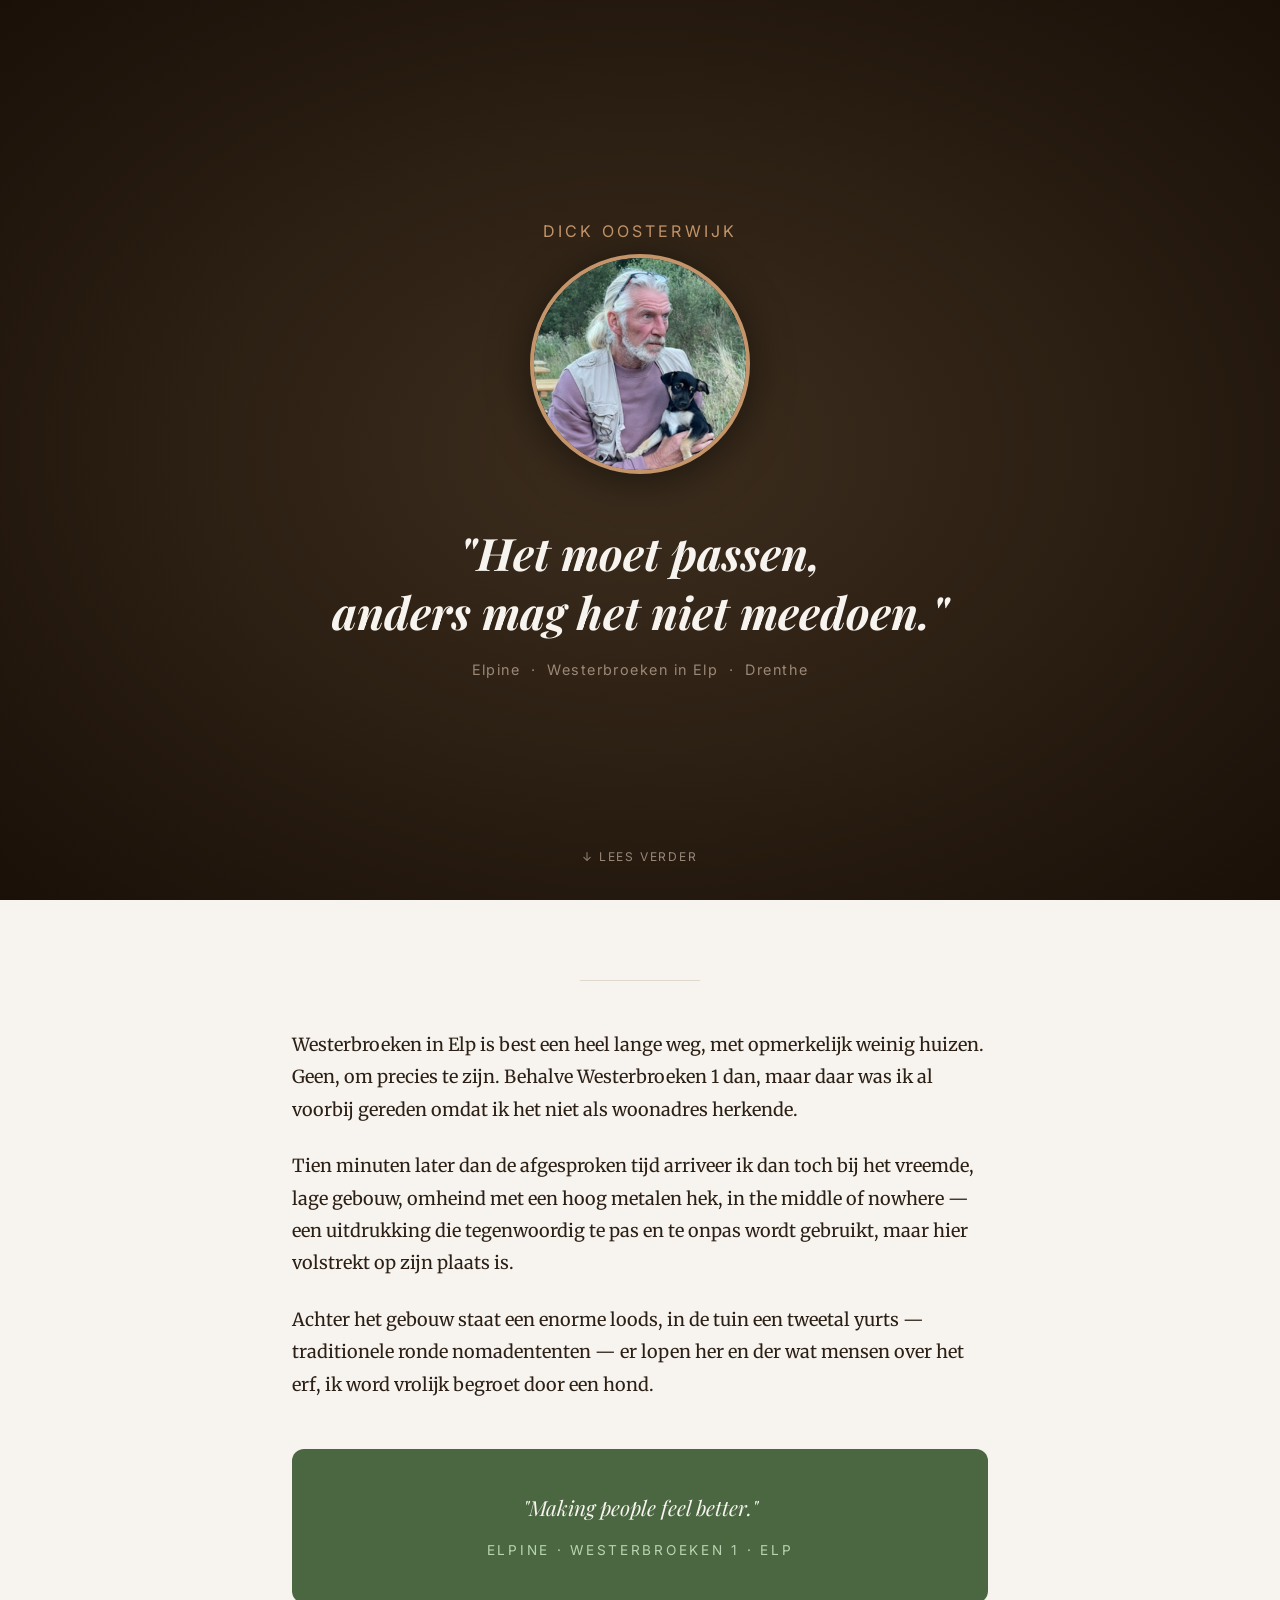
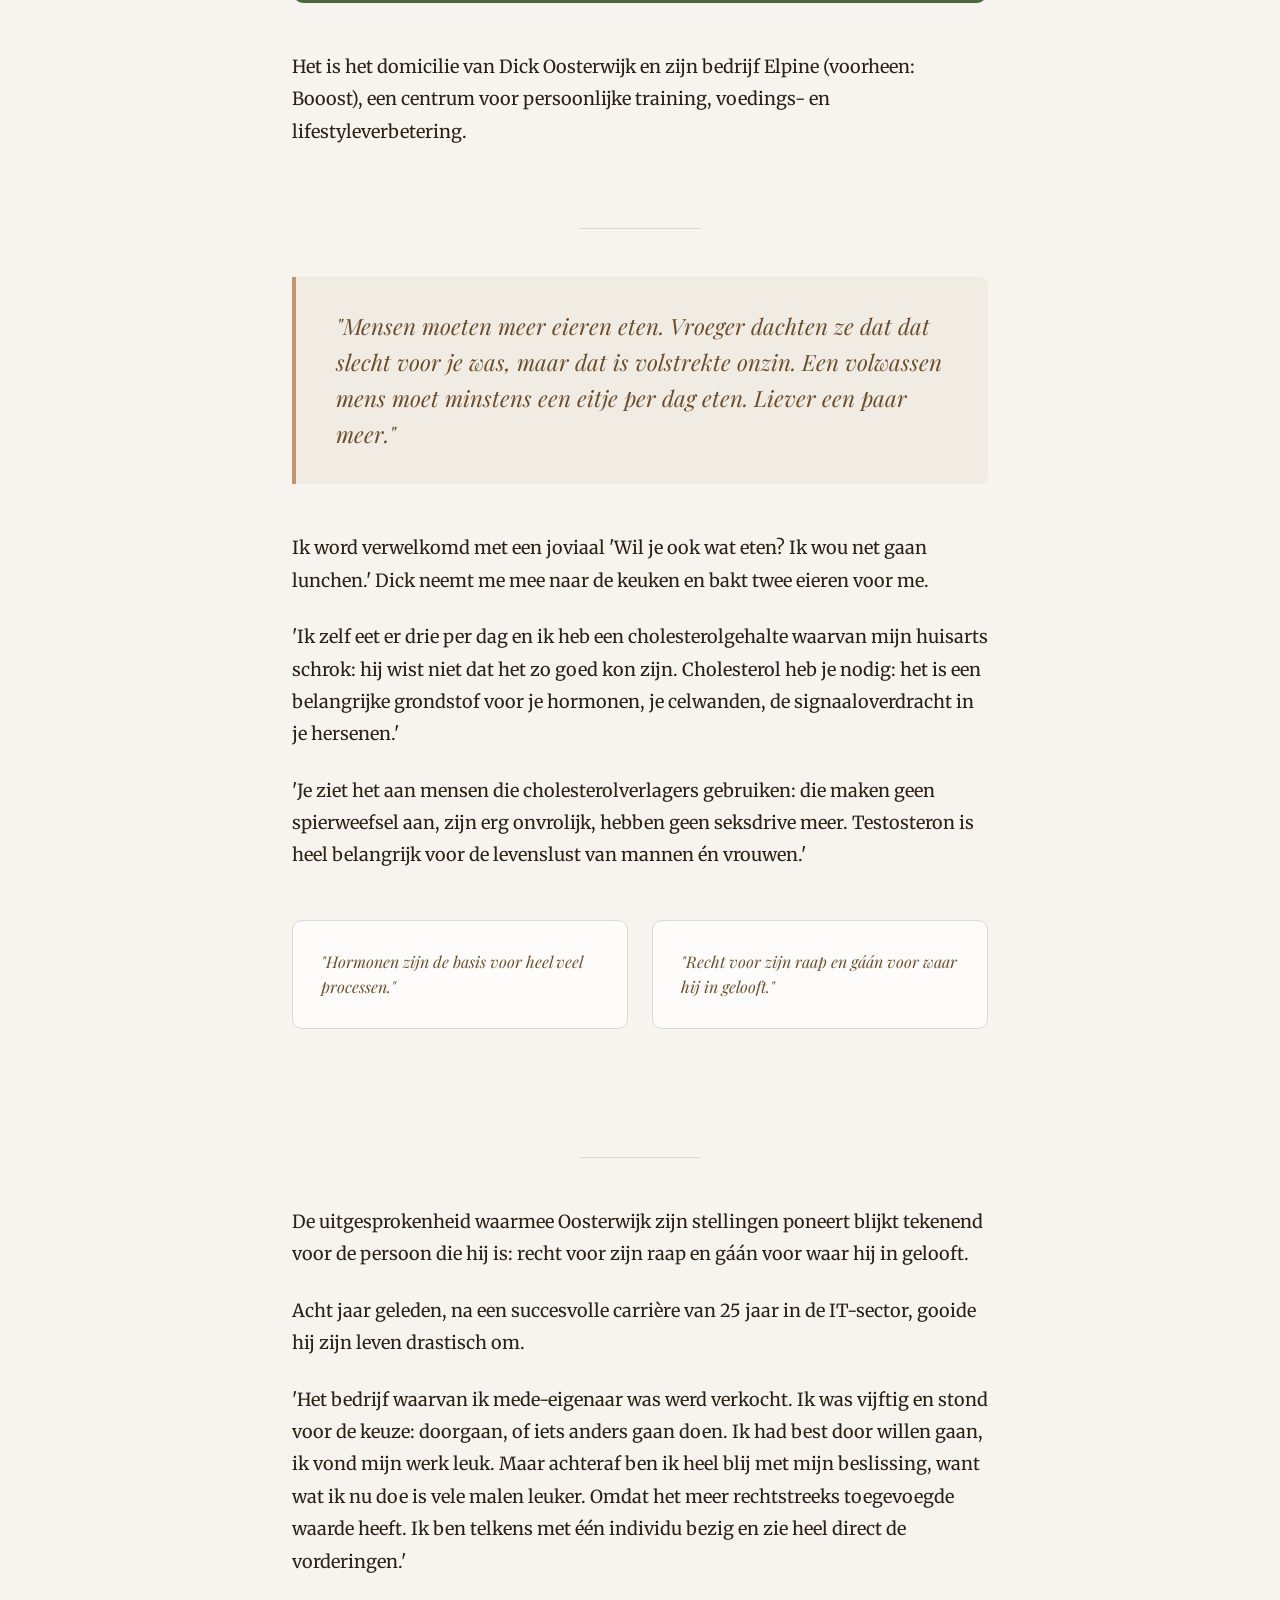
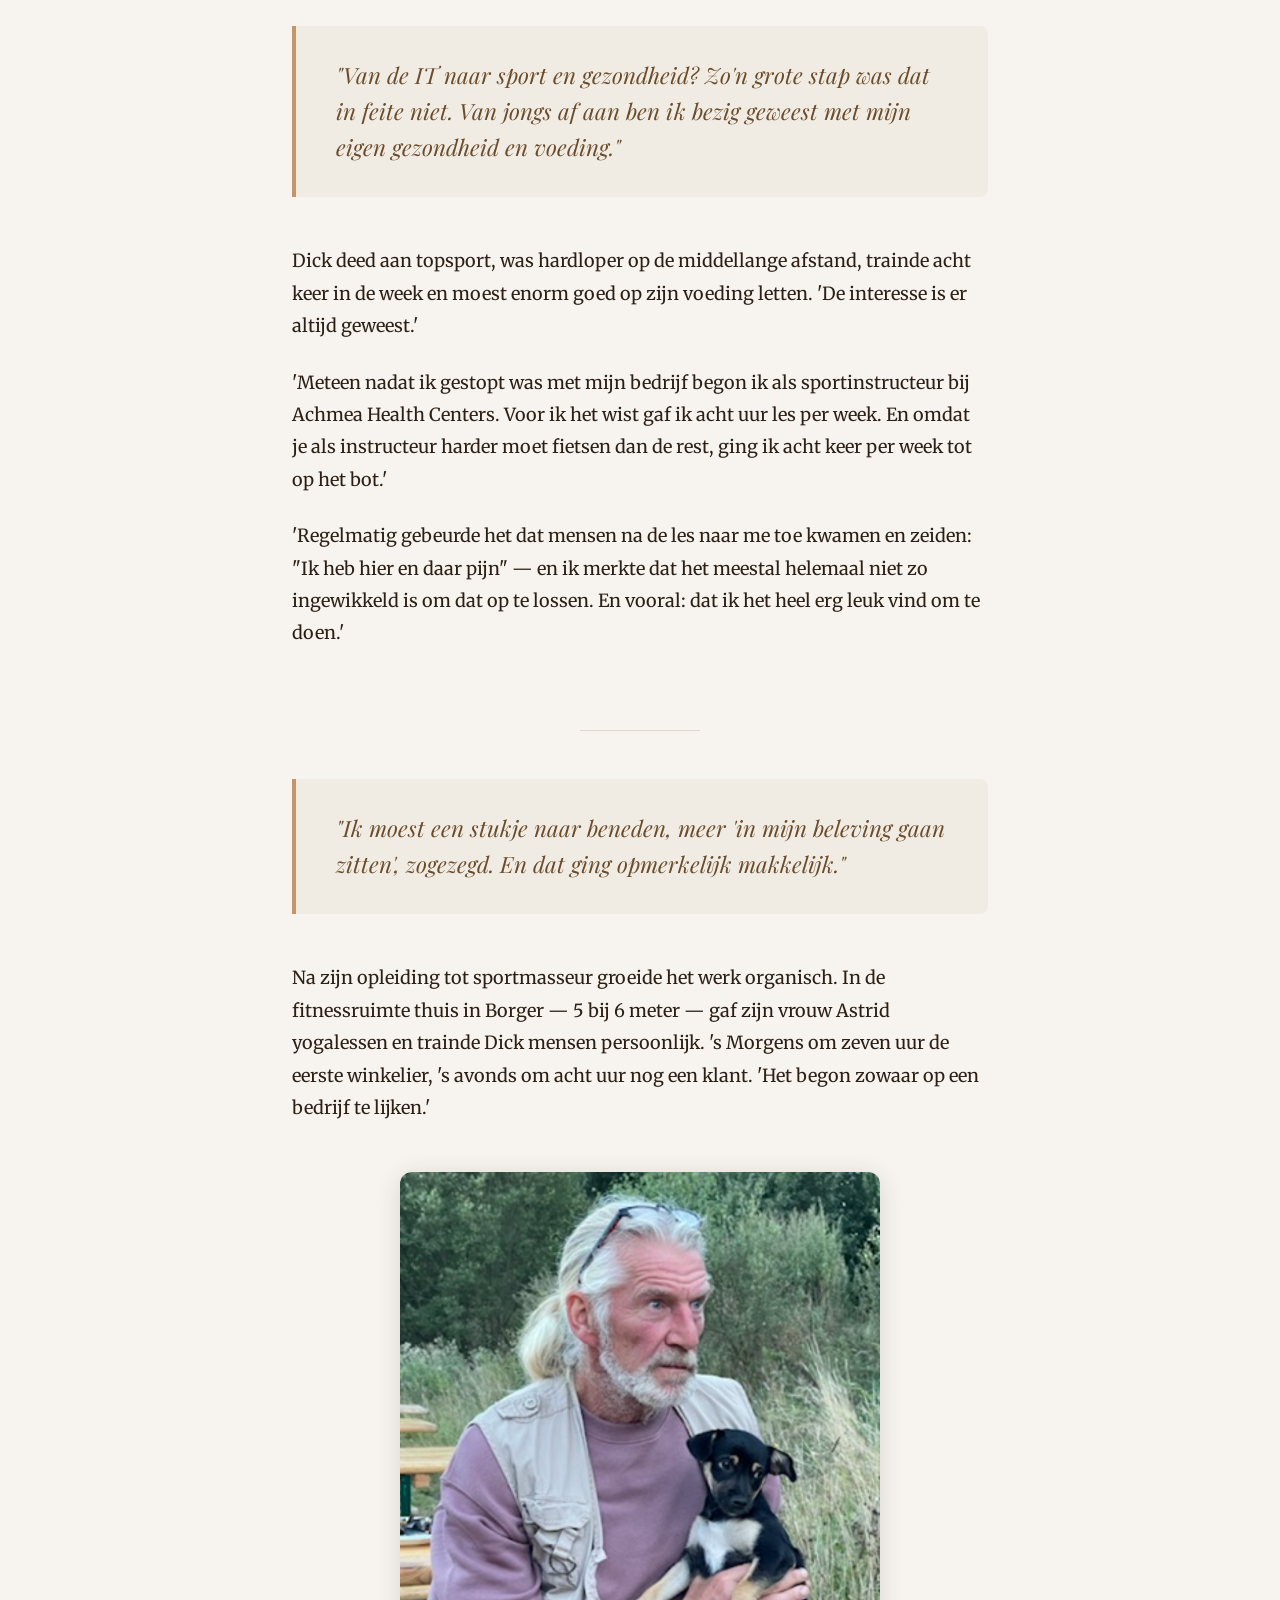
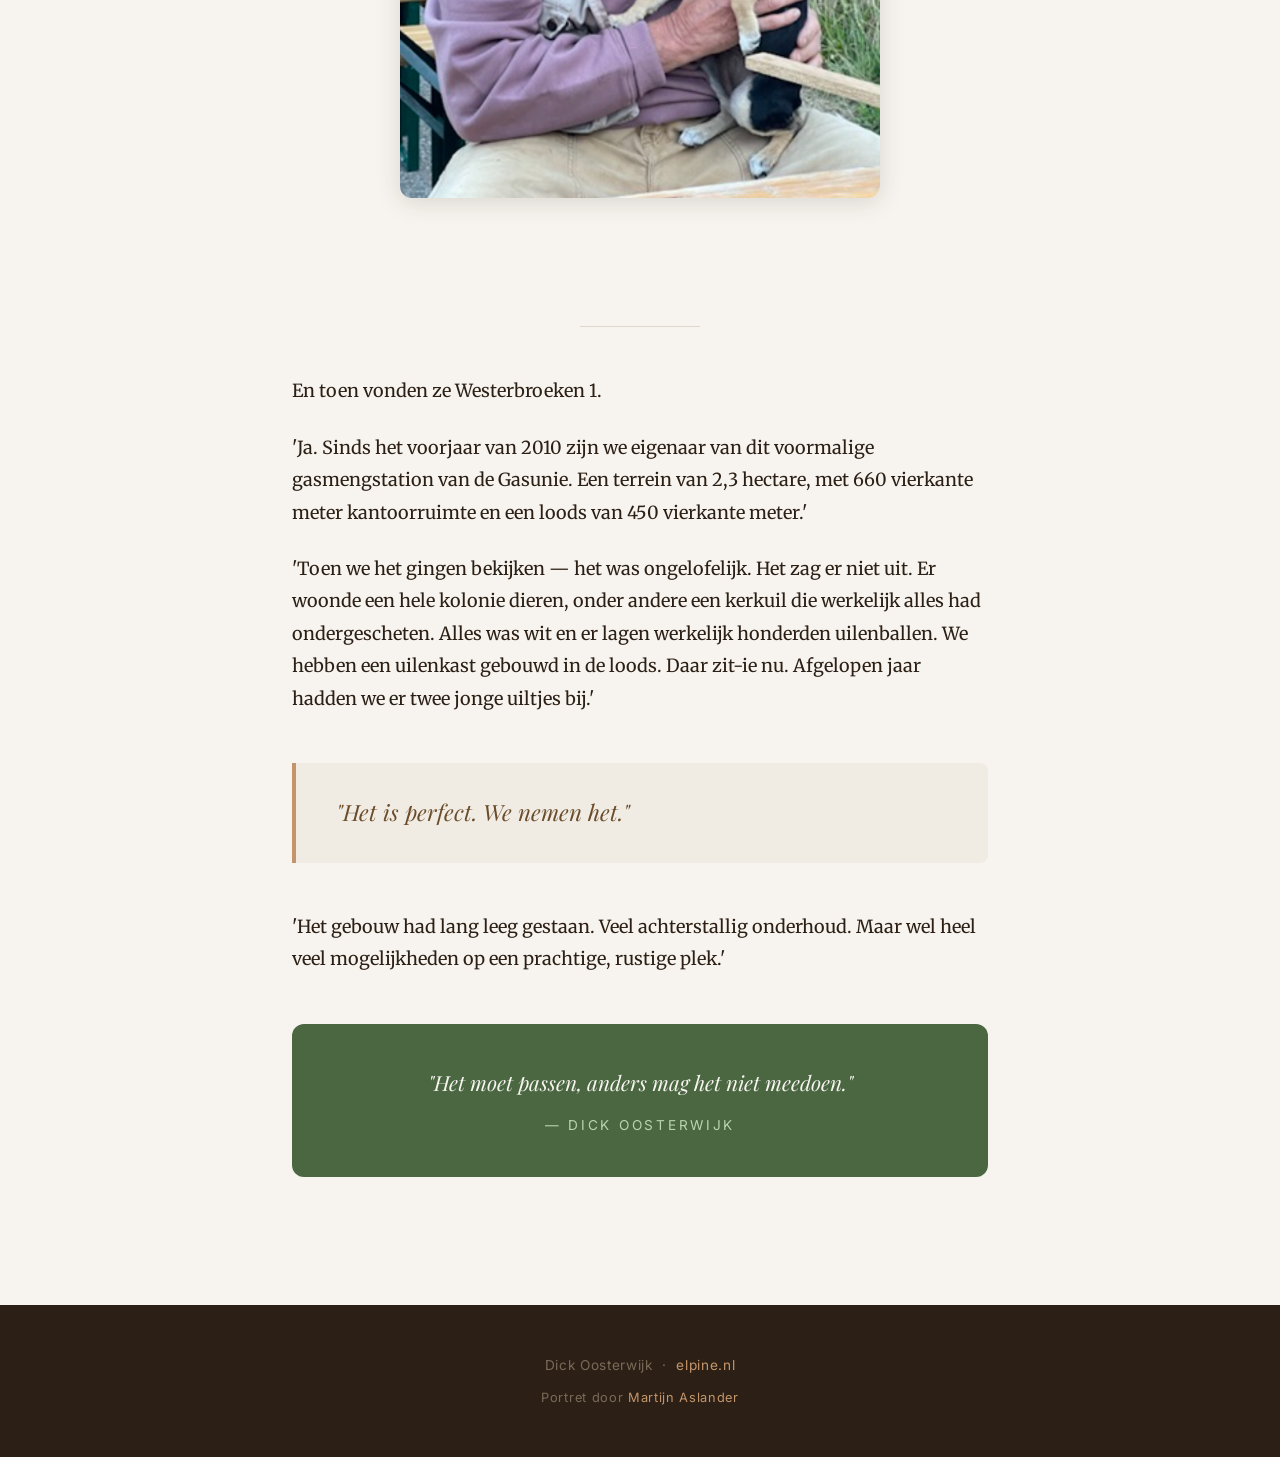
==== index.html @ 9ca838aa "Eerste versie — portret Dick Oosterwijk" ====
<!DOCTYPE html>
<html lang="nl">
<head>
  <meta charset="UTF-8">
  <meta name="viewport" content="width=device-width, initial-scale=1.0">
  <title>Het moet passen, anders mag het niet meedoen — Dick Oosterwijk</title>
  <meta name="description" content="Een portret van Dick Oosterwijk — grondlegger van Elpine, voormalig IT-ondernemer, topsporter, en iemand die zijn leven opnieuw inrichtte op zijn eigen voorwaarden.">
  <link rel="preconnect" href="https://fonts.googleapis.com">
  <link rel="preconnect" href="https://fonts.gstatic.com" crossorigin>
  <link href="https://fonts.googleapis.com/css2?family=Merriweather:ital,wght@0,400;0,700;1,400&family=Playfair+Display:ital,wght@0,700;1,400;1,700&family=Inter:wght@400;500&display=swap" rel="stylesheet">
  <link rel="stylesheet" href="style.css?v=1">
</head>
<body>

  <!-- HERO -->
  <section class="hero">
    <div class="hero-content">
      <p class="hero-name">Dick Oosterwijk</p>
      <img src="dick.png" alt="Dick Oosterwijk met pup" class="hero-photo">
      <h1>"Het moet passen,<br>anders mag het niet meedoen."</h1>
      <p class="hero-sub">Elpine &nbsp;·&nbsp; Westerbroeken in Elp &nbsp;·&nbsp; Drenthe</p>
    </div>
    <p class="scroll-hint">↓ lees verder</p>
  </section>

  <!-- INTRO -->
  <article>
    <div class="section">
      <hr class="section-divider">

      <div class="prose">
        <p>Westerbroeken in Elp is best een heel lange weg, met opmerkelijk weinig huizen. Geen, om precies te zijn. Behalve Westerbroeken 1 dan, maar daar was ik al voorbij gereden omdat ik het niet als woonadres herkende.</p>

        <p>Tien minuten later dan de afgesproken tijd arriveer ik dan toch bij het vreemde, lage gebouw, omheind met een hoog metalen hek, in the middle of nowhere — een uitdrukking die tegenwoordig te pas en te onpas wordt gebruikt, maar hier volstrekt op zijn plaats is.</p>

        <p>Achter het gebouw staat een enorme loods, in de tuin een tweetal yurts — traditionele ronde nomadententen — er lopen her en der wat mensen over het erf, ik word vrolijk begroet door een hond.</p>
      </div>

      <div class="elpine-block">
        <p class="motto">"Making people feel better."</p>
        <p class="elpine-name">Elpine · Westerbroeken 1 · Elp</p>
      </div>

      <div class="prose">
        <p>Het is het domicilie van Dick Oosterwijk en zijn bedrijf Elpine (voorheen: Booost), een centrum voor persoonlijke training, voedings- en lifestyleverbetering.</p>
      </div>
    </div>

    <!-- EIEREN -->
    <div class="section" style="padding-top: 0;">
      <hr class="section-divider">

      <div class="pull-quote">
        <p>"Mensen moeten meer eieren eten. Vroeger dachten ze dat dat slecht voor je was, maar dat is volstrekte onzin. Een volwassen mens moet minstens een eitje per dag eten. Liever een paar meer."</p>
      </div>

      <div class="prose">
        <p>Ik word verwelkomd met een joviaal 'Wil je ook wat eten? Ik wou net gaan lunchen.' Dick neemt me mee naar de keuken en bakt twee eieren voor me.</p>

        <p>'Ik zelf eet er drie per dag en ik heb een cholesterolgehalte waarvan mijn huisarts schrok: hij wist niet dat het zo goed kon zijn. Cholesterol heb je nodig: het is een belangrijke grondstof voor je hormonen, je celwanden, de signaaloverdracht in je hersenen.'</p>

        <p>'Je ziet het aan mensen die cholesterolverlagers gebruiken: die maken geen spierweefsel aan, zijn erg onvrolijk, hebben geen seksdrive meer. Testosteron is heel belangrijk voor de levenslust van mannen én vrouwen.'</p>
      </div>

      <div class="quote-grid">
        <div class="quote-card">
          <p>"Hormonen zijn de basis voor heel veel processen."</p>
        </div>
        <div class="quote-card">
          <p>"Recht voor zijn raap en gáán voor waar hij in gelooft."</p>
        </div>
      </div>
    </div>

    <!-- DE OMSLAG -->
    <div class="section" style="padding-top: 0;">
      <hr class="section-divider">

      <div class="prose">
        <p>De uitgesprokenheid waarmee Oosterwijk zijn stellingen poneert blijkt tekenend voor de persoon die hij is: recht voor zijn raap en gáán voor waar hij in gelooft.</p>

        <p>Acht jaar geleden, na een succesvolle carrière van 25 jaar in de IT-sector, gooide hij zijn leven drastisch om.</p>

        <p>'Het bedrijf waarvan ik mede-eigenaar was werd verkocht. Ik was vijftig en stond voor de keuze: doorgaan, of iets anders gaan doen. Ik had best door willen gaan, ik vond mijn werk leuk. Maar achteraf ben ik heel blij met mijn beslissing, want wat ik nu doe is vele malen leuker. Omdat het meer rechtstreeks toegevoegde waarde heeft. Ik ben telkens met één individu bezig en zie heel direct de vorderingen.'</p>
      </div>

      <div class="pull-quote">
        <p>"Van de IT naar sport en gezondheid? Zo'n grote stap was dat in feite niet. Van jongs af aan ben ik bezig geweest met mijn eigen gezondheid en voeding."</p>
      </div>

      <div class="prose">
        <p>Dick deed aan topsport, was hardloper op de middellange afstand, trainde acht keer in de week en moest enorm goed op zijn voeding letten. 'De interesse is er altijd geweest.'</p>

        <p>'Meteen nadat ik gestopt was met mijn bedrijf begon ik als sportinstructeur bij Achmea Health Centers. Voor ik het wist gaf ik acht uur les per week. En omdat je als instructeur harder moet fietsen dan de rest, ging ik acht keer per week tot op het bot.'</p>

        <p>'Regelmatig gebeurde het dat mensen na de les naar me toe kwamen en zeiden: "Ik heb hier en daar pijn" — en ik merkte dat het meestal helemaal niet zo ingewikkeld is om dat op te lossen. En vooral: dat ik het heel erg leuk vind om te doen.'</p>
      </div>
    </div>

    <!-- NAAR BENEDEN -->
    <div class="section" style="padding-top: 0;">
      <hr class="section-divider">

      <div class="pull-quote">
        <p>"Ik moest een stukje naar beneden, meer 'in mijn beleving gaan zitten', zogezegd. En dat ging opmerkelijk makkelijk."</p>
      </div>

      <div class="prose">
        <p>Na zijn opleiding tot sportmasseur groeide het werk organisch. In de fitnessruimte thuis in Borger — 5 bij 6 meter — gaf zijn vrouw Astrid yogalessen en trainde Dick mensen persoonlijk. 's Morgens om zeven uur de eerste winkelier, 's avonds om acht uur nog een klant. 'Het begon zowaar op een bedrijf te lijken.'</p>
      </div>

      <img src="dick.png" alt="Dick Oosterwijk" class="inline-photo">
    </div>

    <!-- GASMENGSTATION -->
    <div class="section" style="padding-top: 0;">
      <hr class="section-divider">

      <div class="prose">
        <p>En toen vonden ze Westerbroeken 1.</p>

        <p>'Ja. Sinds het voorjaar van 2010 zijn we eigenaar van dit voormalige gasmengstation van de Gasunie. Een terrein van 2,3 hectare, met 660 vierkante meter kantoorruimte en een loods van 450 vierkante meter.'</p>

        <p>'Toen we het gingen bekijken — het was ongelofelijk. Het zag er niet uit. Er woonde een hele kolonie dieren, onder andere een kerkuil die werkelijk alles had ondergescheten. Alles was wit en er lagen werkelijk honderden uilenballen. We hebben een uilenkast gebouwd in de loods. Daar zit-ie nu. Afgelopen jaar hadden we er twee jonge uiltjes bij.'</p>
      </div>

      <div class="pull-quote">
        <p>"Het is perfect. We nemen het."</p>
      </div>

      <div class="prose">
        <p>'Het gebouw had lang leeg gestaan. Veel achterstallig onderhoud. Maar wel heel veel mogelijkheden op een prachtige, rustige plek.'</p>
      </div>

      <div class="elpine-block">
        <p class="motto">"Het moet passen, anders mag het niet meedoen."</p>
        <p class="elpine-name">— Dick Oosterwijk</p>
      </div>
    </div>
  </article>

  <!-- FOOTER -->
  <footer>
    <p>Dick Oosterwijk &nbsp;·&nbsp; <a href="https://elpine.nl" target="_blank">elpine.nl</a></p>
    <p style="margin-top: 0.5rem; font-size: 0.8rem;">Portret door <a href="https://martijnaslander.nl" target="_blank">Martijn Aslander</a></p>
  </footer>

</body>
</html>
---- style.css ----
/* Dick Oosterwijk — Het moet passen, anders mag het niet meedoen */

* {
  box-sizing: border-box;
  margin: 0;
  padding: 0;
}

:root {
  --cream: #f7f4ef;
  --warm-white: #fdfcfa;
  --brown-dark: #2c2016;
  --brown-mid: #6b4c2a;
  --brown-light: #c4956a;
  --green-drenthe: #4a6741;
  --green-light: #7a9b72;
  --text: #2c2016;
  --text-muted: #7a6a58;
  --quote-bg: #f0ece4;
  --border: #e0d8cc;
}

html {
  scroll-behavior: smooth;
}

body {
  font-family: 'Merriweather', Georgia, serif;
  background: var(--cream);
  color: var(--text);
  line-height: 1.8;
  font-size: 18px;
}

/* ── HERO ── */

.hero {
  background: var(--brown-dark);
  color: var(--cream);
  min-height: 100vh;
  display: flex;
  flex-direction: column;
  align-items: center;
  justify-content: center;
  text-align: center;
  padding: 4rem 2rem;
  position: relative;
  overflow: hidden;
}

.hero::before {
  content: '';
  position: absolute;
  inset: 0;
  background: radial-gradient(ellipse at center, #3d2e1e 0%, #1a1008 100%);
  z-index: 0;
}

.hero-content {
  position: relative;
  z-index: 1;
  max-width: 720px;
}

.hero-photo {
  width: 220px;
  height: 220px;
  border-radius: 50%;
  object-fit: cover;
  object-position: center top;
  border: 4px solid var(--brown-light);
  margin-bottom: 2.5rem;
  box-shadow: 0 8px 40px rgba(0,0,0,0.5);
}

.hero h1 {
  font-family: 'Playfair Display', Georgia, serif;
  font-size: clamp(1.6rem, 4vw, 2.8rem);
  font-weight: 700;
  line-height: 1.3;
  color: var(--cream);
  margin-bottom: 1rem;
  font-style: italic;
}

.hero-name {
  font-family: 'Inter', sans-serif;
  font-size: 1rem;
  letter-spacing: 0.2em;
  text-transform: uppercase;
  color: var(--brown-light);
  margin-bottom: 0.5rem;
}

.hero-sub {
  font-family: 'Inter', sans-serif;
  font-size: 0.9rem;
  color: #9a8878;
  letter-spacing: 0.1em;
}

.scroll-hint {
  position: absolute;
  bottom: 2rem;
  left: 50%;
  transform: translateX(-50%);
  color: #9a8878;
  font-family: 'Inter', sans-serif;
  font-size: 0.75rem;
  letter-spacing: 0.15em;
  text-transform: uppercase;
  z-index: 1;
  animation: bounce 2s infinite;
}

@keyframes bounce {
  0%, 100% { transform: translateX(-50%) translateY(0); }
  50% { transform: translateX(-50%) translateY(6px); }
}

/* ── SECTIONS ── */

.section {
  max-width: 760px;
  margin: 0 auto;
  padding: 5rem 2rem;
}

.section-divider {
  border: none;
  border-top: 1px solid var(--border);
  max-width: 120px;
  margin: 0 auto 3rem;
}

/* ── PULL QUOTE ── */

.pull-quote {
  background: var(--quote-bg);
  border-left: 4px solid var(--brown-light);
  padding: 2rem 2.5rem;
  margin: 3rem 0;
  border-radius: 0 8px 8px 0;
}

.pull-quote p {
  font-family: 'Playfair Display', Georgia, serif;
  font-size: clamp(1.1rem, 2.5vw, 1.4rem);
  font-style: italic;
  color: var(--brown-mid);
  line-height: 1.6;
  margin: 0;
}

/* ── PROSE ── */

.prose p {
  margin-bottom: 1.5rem;
  color: var(--text);
}

.prose p:last-child {
  margin-bottom: 0;
}

/* ── INLINE PHOTO ── */

.inline-photo {
  width: 100%;
  max-width: 480px;
  border-radius: 12px;
  display: block;
  margin: 3rem auto;
  box-shadow: 0 4px 24px rgba(44, 32, 22, 0.15);
}

/* ── ELPINE BLOCK ── */

.elpine-block {
  background: var(--green-drenthe);
  color: var(--cream);
  border-radius: 12px;
  padding: 2.5rem;
  margin: 3rem 0;
  text-align: center;
}

.elpine-block .motto {
  font-family: 'Playfair Display', Georgia, serif;
  font-size: 1.3rem;
  font-style: italic;
  margin-bottom: 0.75rem;
}

.elpine-block .elpine-name {
  font-family: 'Inter', sans-serif;
  font-size: 0.85rem;
  letter-spacing: 0.2em;
  text-transform: uppercase;
  color: #b8d4b2;
}

/* ── QUOTE GRID ── */

.quote-grid {
  display: grid;
  gap: 1.5rem;
  grid-template-columns: 1fr;
  margin: 3rem 0;
}

@media (min-width: 600px) {
  .quote-grid {
    grid-template-columns: 1fr 1fr;
  }
}

.quote-card {
  background: var(--warm-white);
  border: 1px solid var(--border);
  border-radius: 10px;
  padding: 1.75rem;
}

.quote-card p {
  font-family: 'Playfair Display', Georgia, serif;
  font-style: italic;
  color: var(--brown-mid);
  font-size: 1rem;
  line-height: 1.6;
  margin: 0;
}

/* ── FOOTER ── */

footer {
  background: var(--brown-dark);
  color: #7a6a58;
  text-align: center;
  padding: 3rem 2rem;
  font-family: 'Inter', sans-serif;
  font-size: 0.85rem;
  letter-spacing: 0.05em;
}

footer a {
  color: var(--brown-light);
  text-decoration: none;
}

footer a:hover {
  text-decoration: underline;
}

/* ── RESPONSIVE ── */

@media (max-width: 600px) {
  body { font-size: 16px; }
  .hero-photo { width: 160px; height: 160px; }
  .section { padding: 3rem 1.5rem; }
  .pull-quote { padding: 1.5rem; }
}
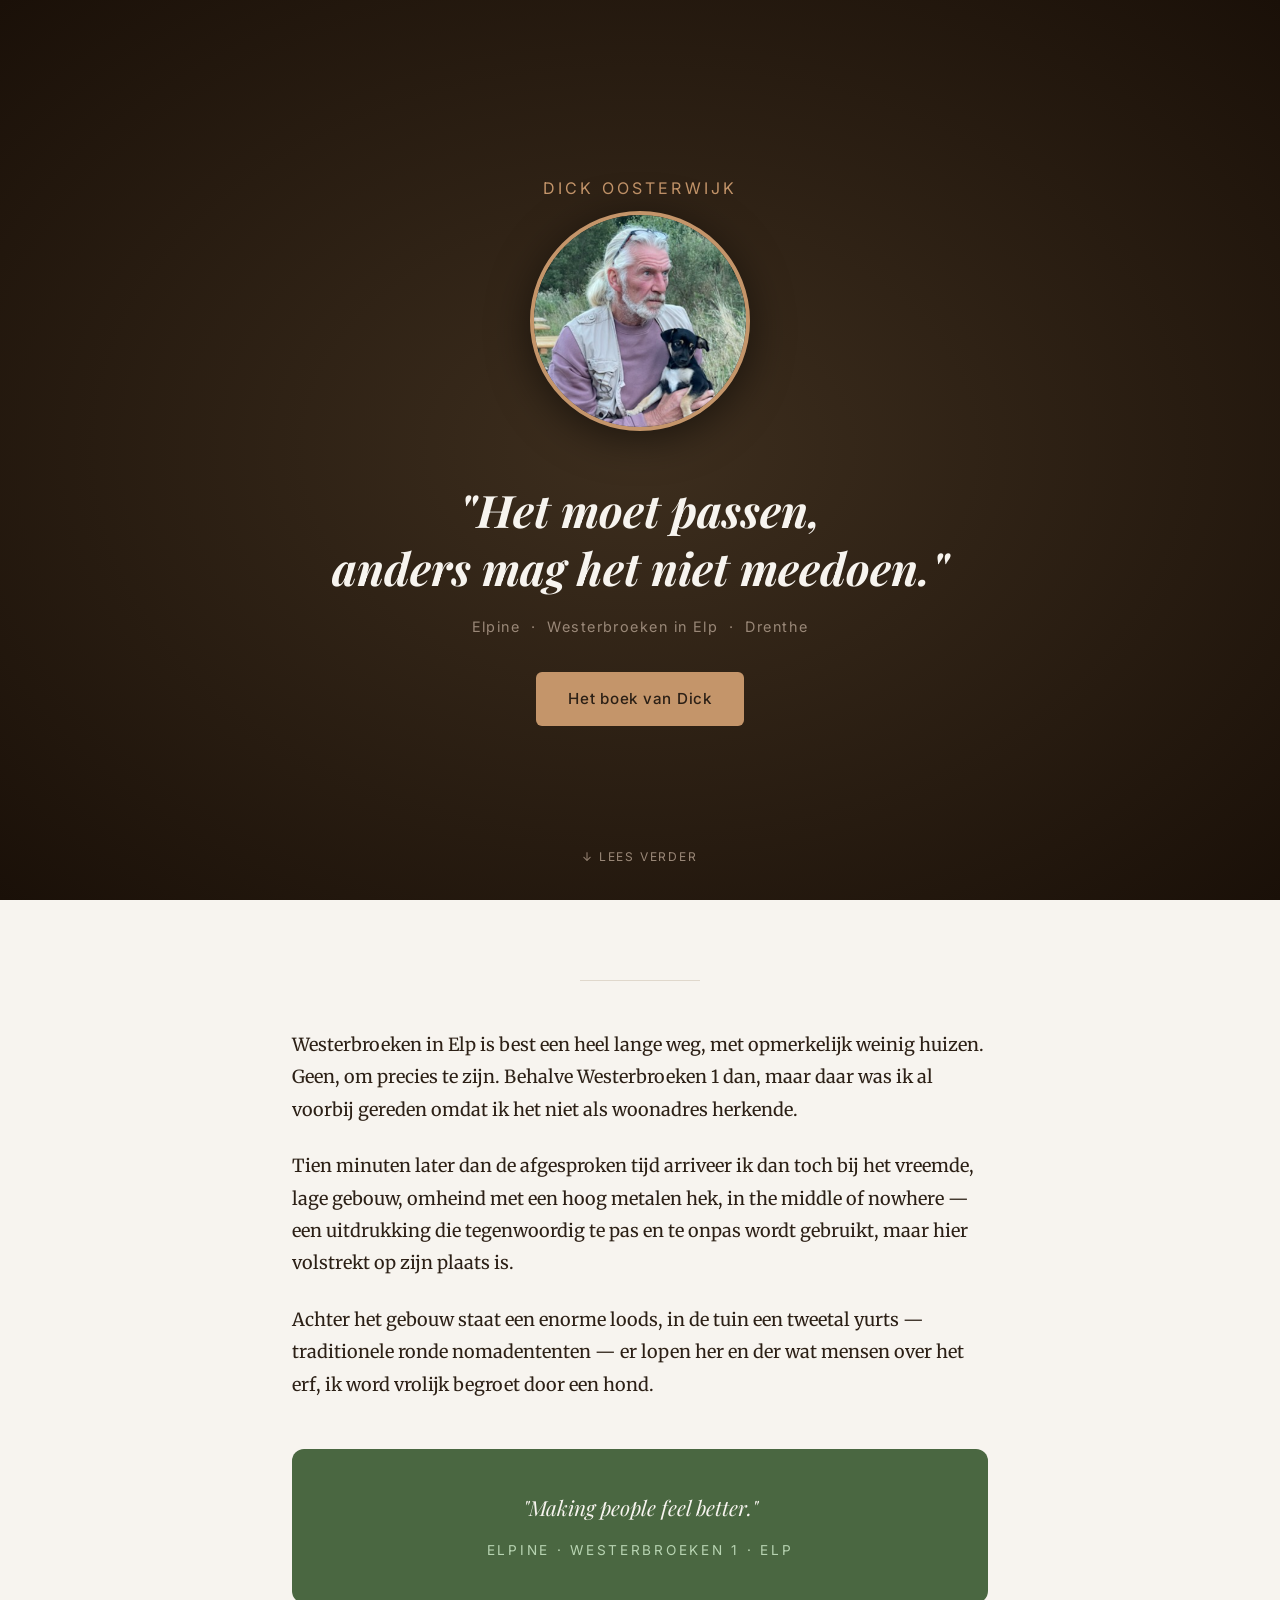
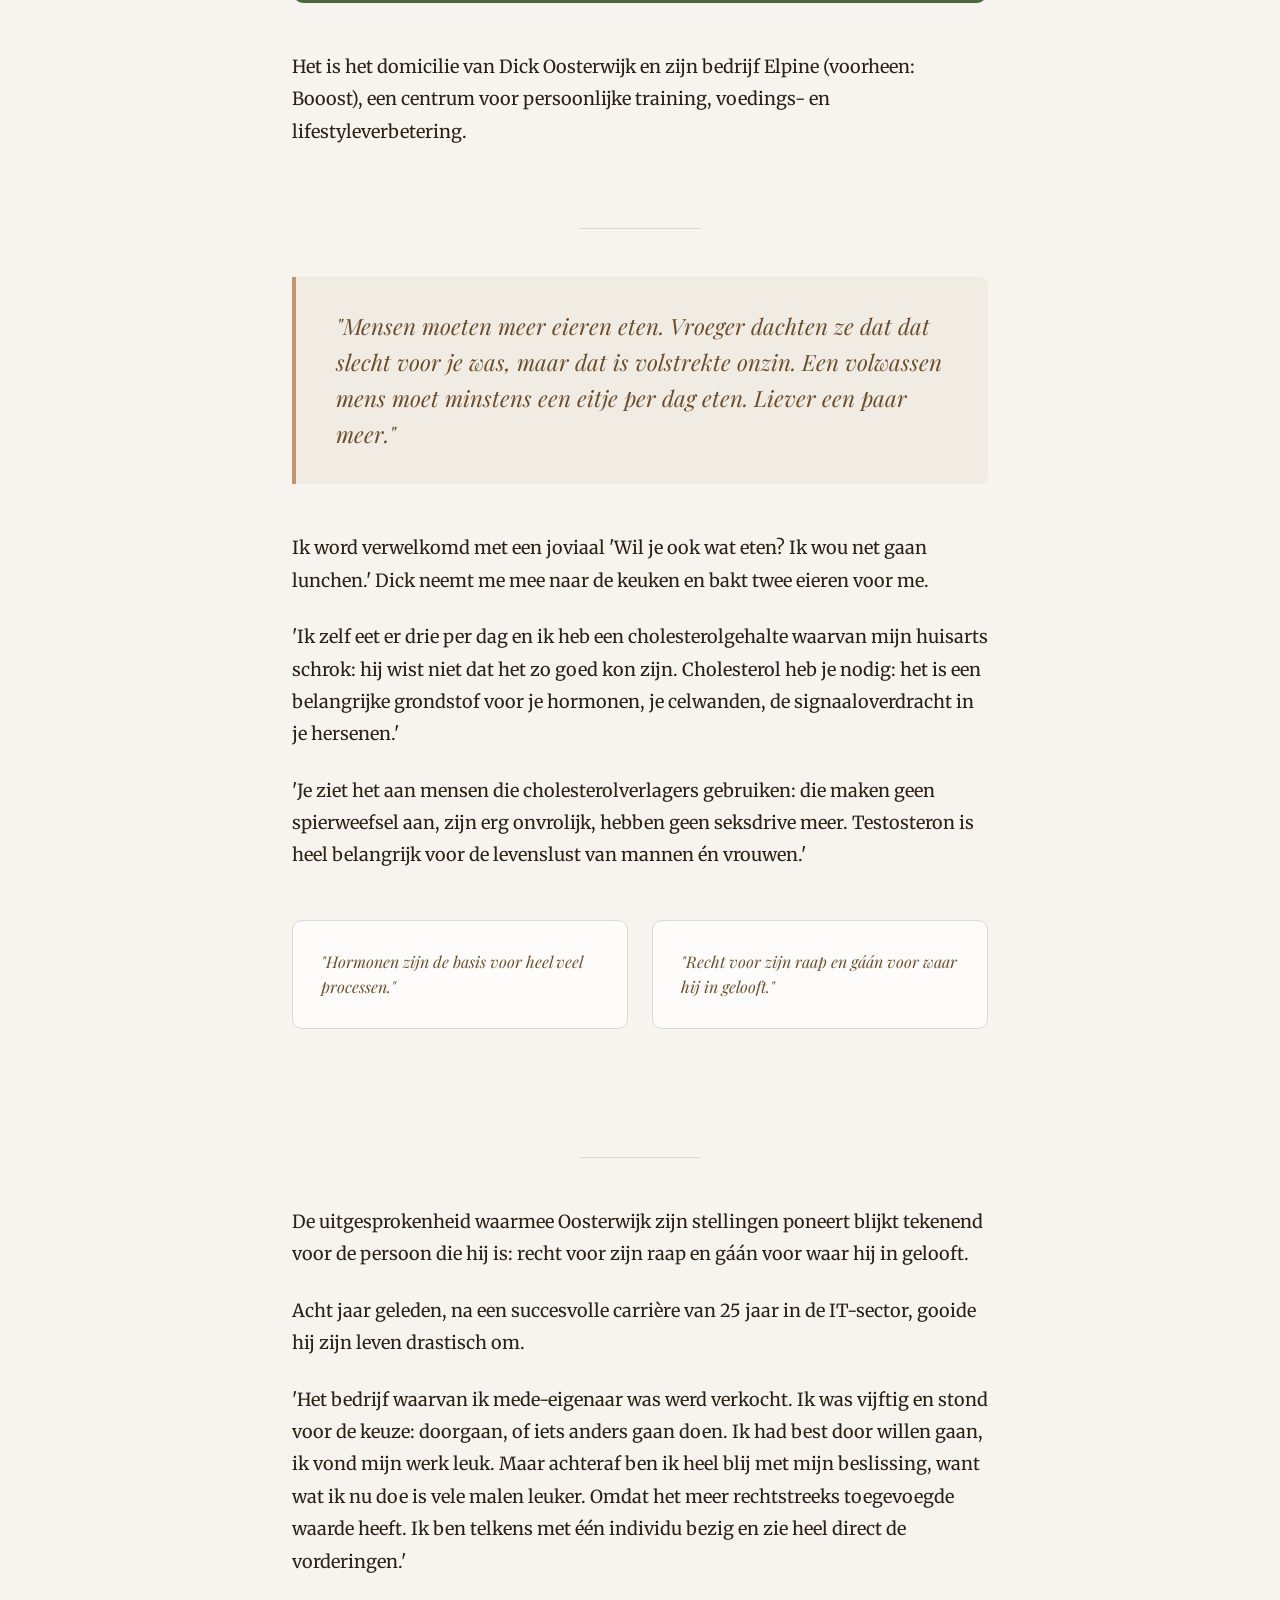
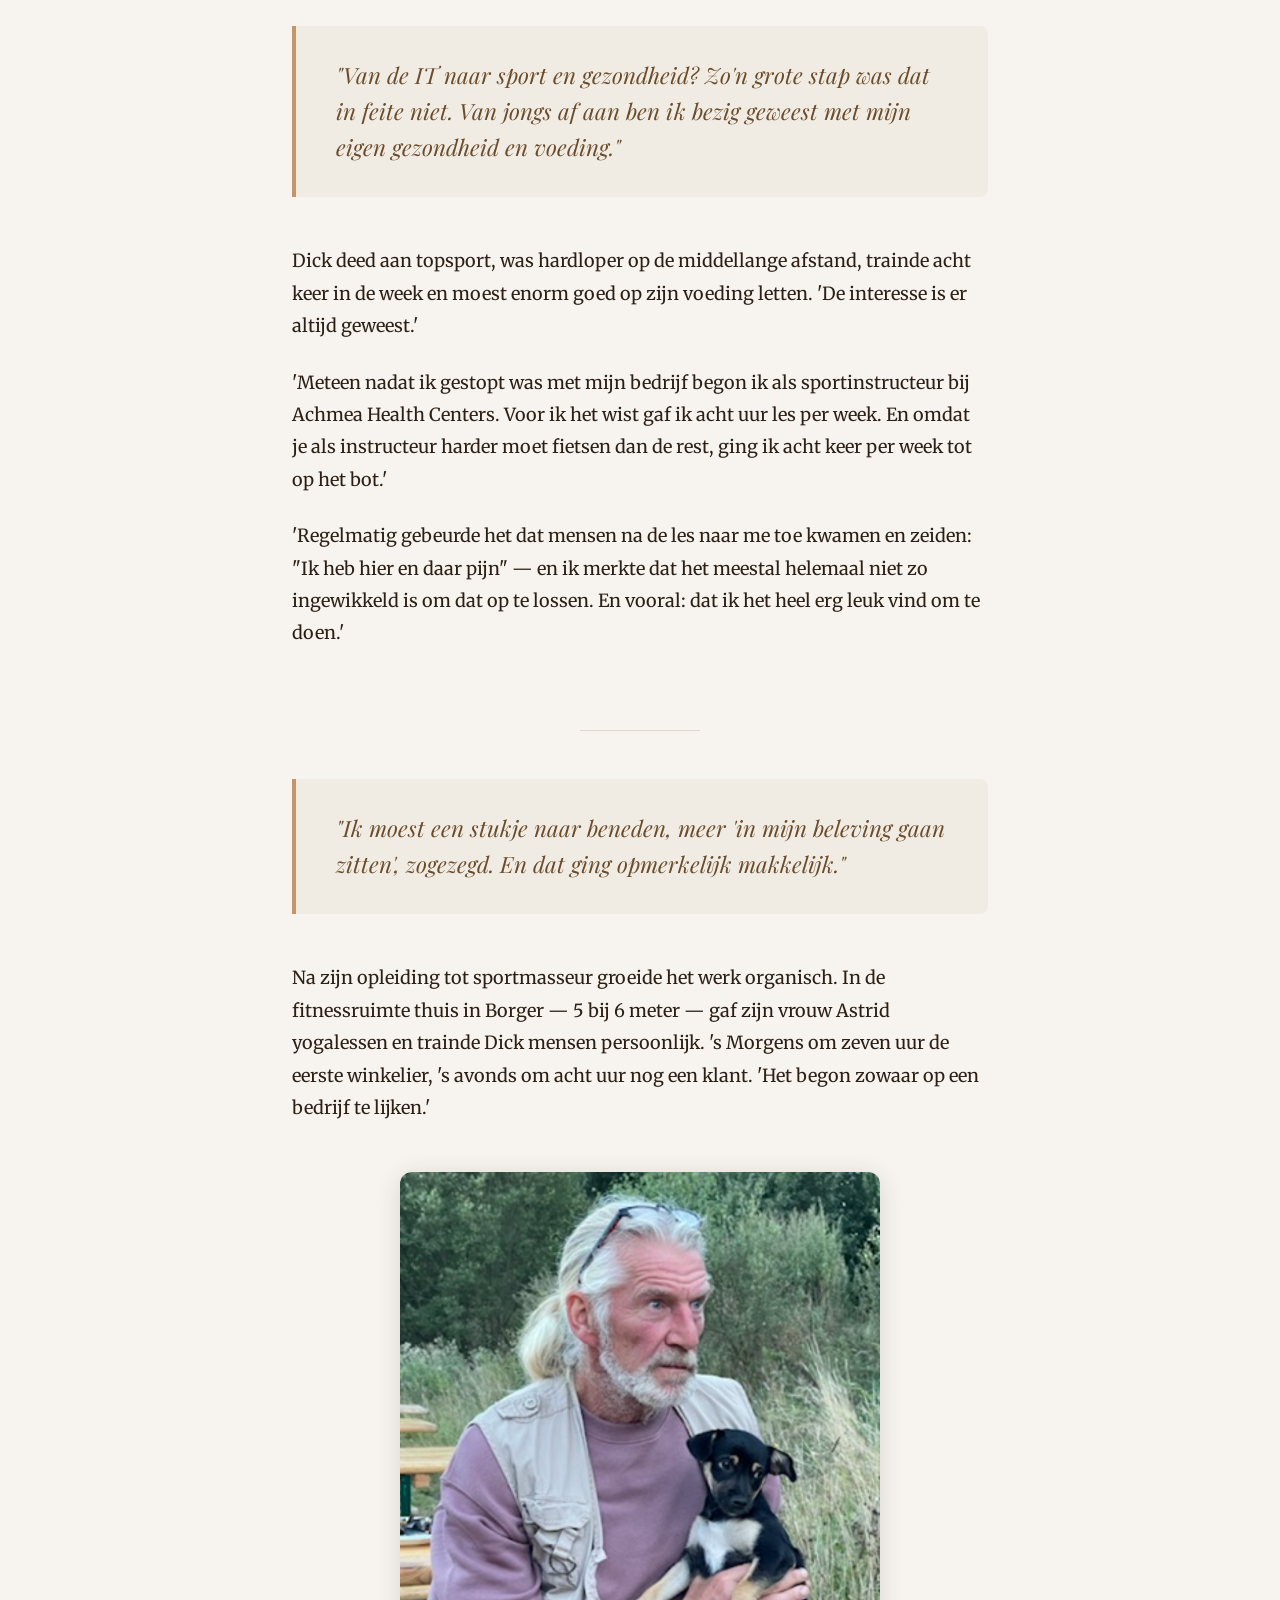
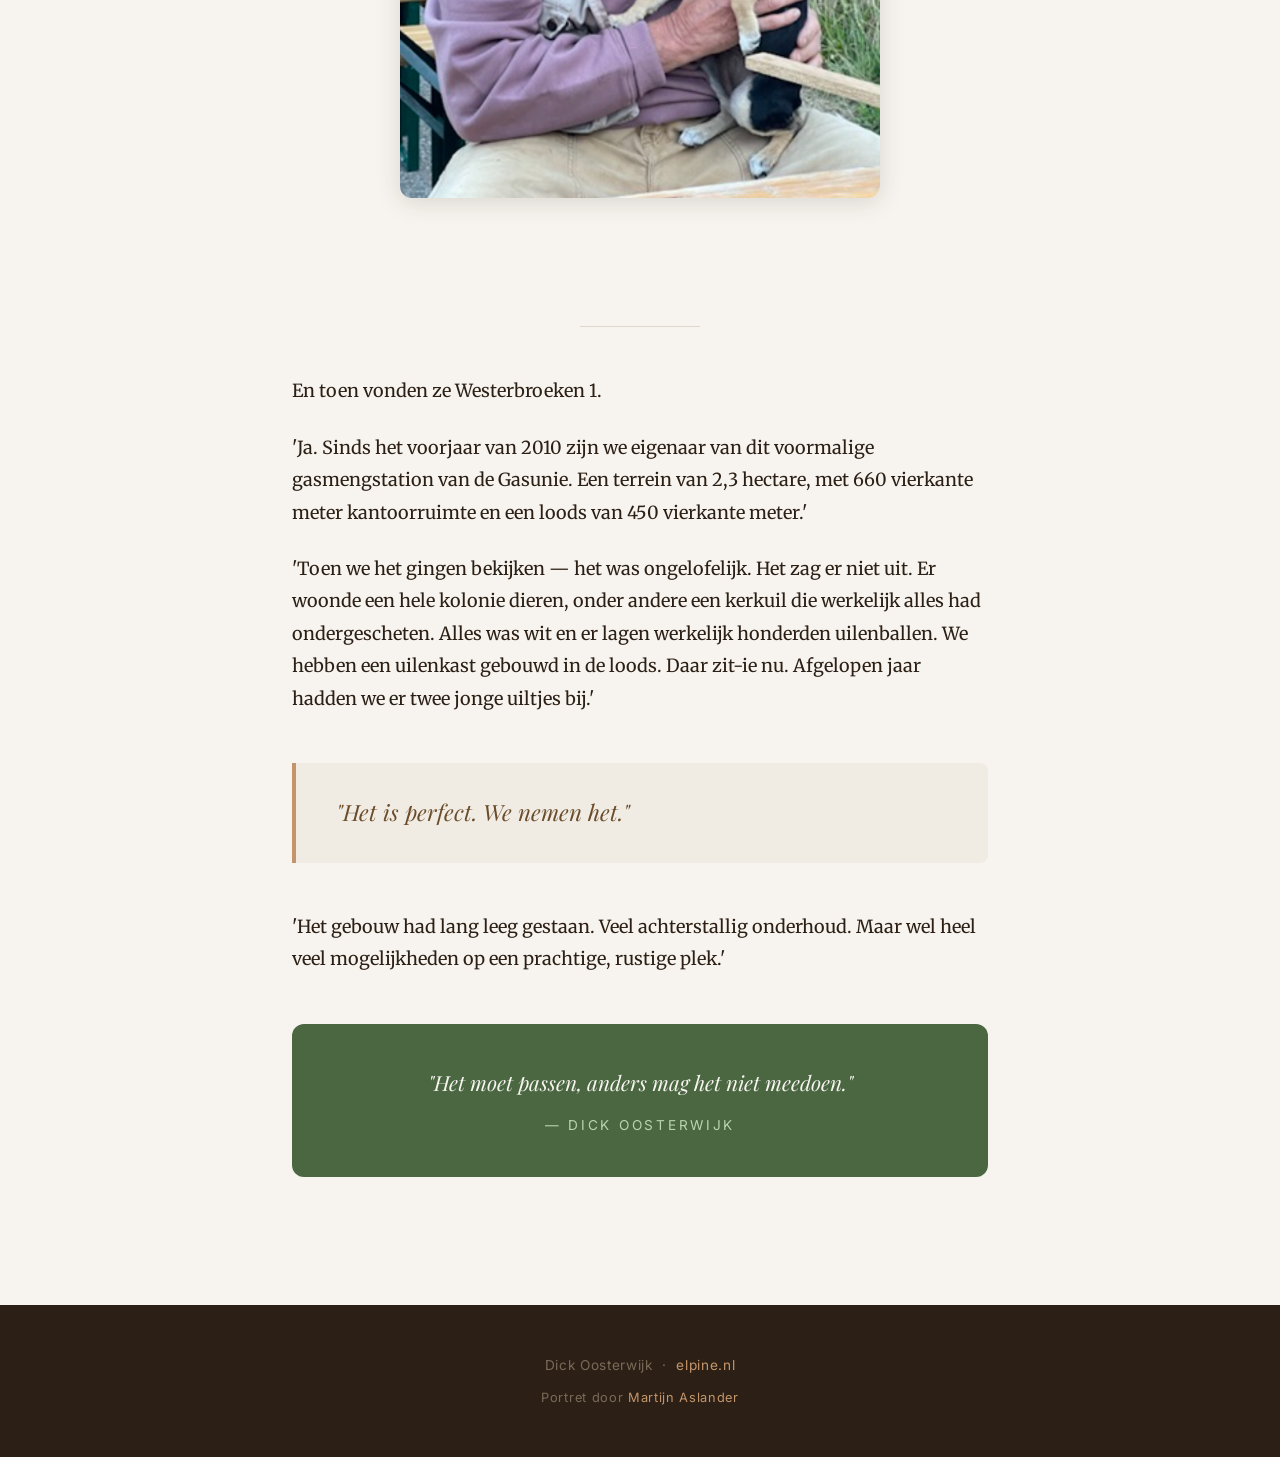
==== commit 2577f807: "boek.html: Westerbroeken alle delen, 12 hoofdstukken Nieuwe boekpagina met alle bewerkte Westerbroek" ====
--- a/index.html
+++ b/index.html
@@ -19,6 +19,7 @@
       <img src="dick.png" alt="Dick Oosterwijk met pup" class="hero-photo">
       <h1>"Het moet passen,<br>anders mag het niet meedoen."</h1>
       <p class="hero-sub">Elpine &nbsp;·&nbsp; Westerbroeken in Elp &nbsp;·&nbsp; Drenthe</p>
+      <a href="boek.html" class="hero-btn">Het boek van Dick</a>
     </div>
     <p class="scroll-hint">↓ lees verder</p>
   </section>
--- a/style.css
+++ b/style.css
@@ -99,6 +99,26 @@
   letter-spacing: 0.1em;
 }
 
+.hero-btn {
+  display: inline-block;
+  margin-top: 2rem;
+  padding: 0.85rem 2rem;
+  background: var(--brown-light);
+  color: var(--brown-dark);
+  font-family: 'Inter', sans-serif;
+  font-size: 0.95rem;
+  font-weight: 500;
+  letter-spacing: 0.05em;
+  text-decoration: none;
+  border-radius: 6px;
+  transition: background 0.2s, transform 0.1s;
+}
+
+.hero-btn:hover {
+  background: #d4a87a;
+  transform: translateY(-1px);
+}
+
 .scroll-hint {
   position: absolute;
   bottom: 2rem;
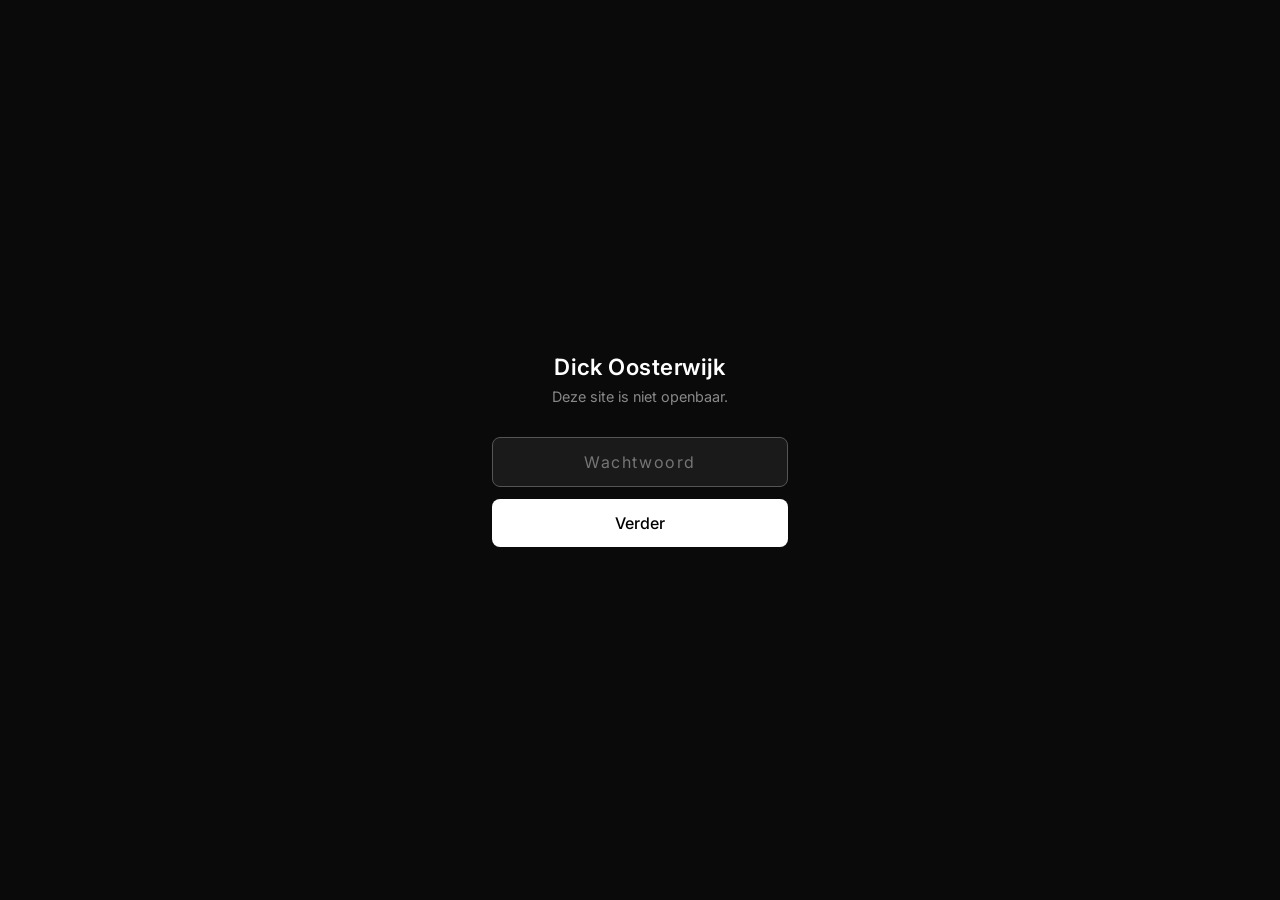
==== commit 379cbbf5: "wachtwoordgate: index.html = gate, portret.html = portret, noindex overal Wachtwoord: westerbroeken." ====
--- a/index.html
+++ b/index.html
@@ -3,148 +3,103 @@
 <head>
   <meta charset="UTF-8">
   <meta name="viewport" content="width=device-width, initial-scale=1.0">
-  <title>Het moet passen, anders mag het niet meedoen — Dick Oosterwijk</title>
-  <meta name="description" content="Een portret van Dick Oosterwijk — grondlegger van Elpine, voormalig IT-ondernemer, topsporter, en iemand die zijn leven opnieuw inrichtte op zijn eigen voorwaarden.">
-  <link rel="preconnect" href="https://fonts.googleapis.com">
-  <link rel="preconnect" href="https://fonts.gstatic.com" crossorigin>
-  <link href="https://fonts.googleapis.com/css2?family=Merriweather:ital,wght@0,400;0,700;1,400&family=Playfair+Display:ital,wght@0,700;1,400;1,700&family=Inter:wght@400;500&display=swap" rel="stylesheet">
-  <link rel="stylesheet" href="style.css?v=1">
+  <meta name="robots" content="noindex, nofollow">
+  <title>Dick Oosterwijk</title>
+  <link href="https://fonts.googleapis.com/css2?family=Inter:wght@300;400;500;600&display=swap" rel="stylesheet">
+  <style>
+    * { box-sizing: border-box; margin: 0; padding: 0; }
+    body {
+      font-family: 'Inter', sans-serif;
+      background: #0a0a0a;
+      color: #fff;
+      min-height: 100vh;
+      display: flex;
+      align-items: center;
+      justify-content: center;
+    }
+    .gate {
+      text-align: center;
+      padding: 48px 32px;
+      max-width: 360px;
+      width: 100%;
+    }
+    h1 {
+      font-size: 1.4rem;
+      font-weight: 600;
+      letter-spacing: 0.02em;
+      margin-bottom: 8px;
+    }
+    p {
+      color: #888;
+      font-size: 0.9rem;
+      margin-bottom: 32px;
+    }
+    input[type="password"] {
+      width: 100%;
+      padding: 14px 16px;
+      font-size: 1rem;
+      font-family: inherit;
+      background: #1a1a1a;
+      border: 1px solid #333;
+      border-radius: 8px;
+      color: #fff;
+      outline: none;
+      text-align: center;
+      letter-spacing: 0.1em;
+      margin-bottom: 12px;
+      transition: border-color 0.2s;
+    }
+    input[type="password"]:focus { border-color: #555; }
+    button {
+      width: 100%;
+      padding: 14px;
+      font-size: 1rem;
+      font-family: inherit;
+      font-weight: 500;
+      background: #fff;
+      color: #000;
+      border: none;
+      border-radius: 8px;
+      cursor: pointer;
+      transition: background 0.2s;
+    }
+    button:hover { background: #e0e0e0; }
+    .error {
+      margin-top: 12px;
+      color: #ff6b6b;
+      font-size: 0.85rem;
+      display: none;
+    }
+  </style>
 </head>
 <body>
+  <div class="gate">
+    <h1>Dick Oosterwijk</h1>
+    <p>Deze site is niet openbaar.</p>
+    <input type="password" id="pw" placeholder="Wachtwoord" autofocus>
+    <button onclick="check()">Verder</button>
+    <div class="error" id="err">Onjuist wachtwoord</div>
+  </div>
+  <script>
+    if (sessionStorage.getItem('dick_auth') === '1') {
+      window.location.replace('portret.html');
+    }
 
-  <!-- HERO -->
-  <section class="hero">
-    <div class="hero-content">
-      <p class="hero-name">Dick Oosterwijk</p>
-      <img src="dick.png" alt="Dick Oosterwijk met pup" class="hero-photo">
-      <h1>"Het moet passen,<br>anders mag het niet meedoen."</h1>
-      <p class="hero-sub">Elpine &nbsp;·&nbsp; Westerbroeken in Elp &nbsp;·&nbsp; Drenthe</p>
-      <a href="boek.html" class="hero-btn">Het boek van Dick</a>
-    </div>
-    <p class="scroll-hint">↓ lees verder</p>
-  </section>
+    function check() {
+      var pw = document.getElementById('pw').value;
+      if (pw === 'westerbroeken') {
+        sessionStorage.setItem('dick_auth', '1');
+        window.location.replace('portret.html');
+      } else {
+        document.getElementById('err').style.display = 'block';
+        document.getElementById('pw').value = '';
+        document.getElementById('pw').focus();
+      }
+    }
 
-  <!-- INTRO -->
-  <article>
-    <div class="section">
-      <hr class="section-divider">
-
-      <div class="prose">
-        <p>Westerbroeken in Elp is best een heel lange weg, met opmerkelijk weinig huizen. Geen, om precies te zijn. Behalve Westerbroeken 1 dan, maar daar was ik al voorbij gereden omdat ik het niet als woonadres herkende.</p>
-
-        <p>Tien minuten later dan de afgesproken tijd arriveer ik dan toch bij het vreemde, lage gebouw, omheind met een hoog metalen hek, in the middle of nowhere — een uitdrukking die tegenwoordig te pas en te onpas wordt gebruikt, maar hier volstrekt op zijn plaats is.</p>
-
-        <p>Achter het gebouw staat een enorme loods, in de tuin een tweetal yurts — traditionele ronde nomadententen — er lopen her en der wat mensen over het erf, ik word vrolijk begroet door een hond.</p>
-      </div>
-
-      <div class="elpine-block">
-        <p class="motto">"Making people feel better."</p>
-        <p class="elpine-name">Elpine · Westerbroeken 1 · Elp</p>
-      </div>
-
-      <div class="prose">
-        <p>Het is het domicilie van Dick Oosterwijk en zijn bedrijf Elpine (voorheen: Booost), een centrum voor persoonlijke training, voedings- en lifestyleverbetering.</p>
-      </div>
-    </div>
-
-    <!-- EIEREN -->
-    <div class="section" style="padding-top: 0;">
-      <hr class="section-divider">
-
-      <div class="pull-quote">
-        <p>"Mensen moeten meer eieren eten. Vroeger dachten ze dat dat slecht voor je was, maar dat is volstrekte onzin. Een volwassen mens moet minstens een eitje per dag eten. Liever een paar meer."</p>
-      </div>
-
-      <div class="prose">
-        <p>Ik word verwelkomd met een joviaal 'Wil je ook wat eten? Ik wou net gaan lunchen.' Dick neemt me mee naar de keuken en bakt twee eieren voor me.</p>
-
-        <p>'Ik zelf eet er drie per dag en ik heb een cholesterolgehalte waarvan mijn huisarts schrok: hij wist niet dat het zo goed kon zijn. Cholesterol heb je nodig: het is een belangrijke grondstof voor je hormonen, je celwanden, de signaaloverdracht in je hersenen.'</p>
-
-        <p>'Je ziet het aan mensen die cholesterolverlagers gebruiken: die maken geen spierweefsel aan, zijn erg onvrolijk, hebben geen seksdrive meer. Testosteron is heel belangrijk voor de levenslust van mannen én vrouwen.'</p>
-      </div>
-
-      <div class="quote-grid">
-        <div class="quote-card">
-          <p>"Hormonen zijn de basis voor heel veel processen."</p>
-        </div>
-        <div class="quote-card">
-          <p>"Recht voor zijn raap en gáán voor waar hij in gelooft."</p>
-        </div>
-      </div>
-    </div>
-
-    <!-- DE OMSLAG -->
-    <div class="section" style="padding-top: 0;">
-      <hr class="section-divider">
-
-      <div class="prose">
-        <p>De uitgesprokenheid waarmee Oosterwijk zijn stellingen poneert blijkt tekenend voor de persoon die hij is: recht voor zijn raap en gáán voor waar hij in gelooft.</p>
-
-        <p>Acht jaar geleden, na een succesvolle carrière van 25 jaar in de IT-sector, gooide hij zijn leven drastisch om.</p>
-
-        <p>'Het bedrijf waarvan ik mede-eigenaar was werd verkocht. Ik was vijftig en stond voor de keuze: doorgaan, of iets anders gaan doen. Ik had best door willen gaan, ik vond mijn werk leuk. Maar achteraf ben ik heel blij met mijn beslissing, want wat ik nu doe is vele malen leuker. Omdat het meer rechtstreeks toegevoegde waarde heeft. Ik ben telkens met één individu bezig en zie heel direct de vorderingen.'</p>
-      </div>
-
-      <div class="pull-quote">
-        <p>"Van de IT naar sport en gezondheid? Zo'n grote stap was dat in feite niet. Van jongs af aan ben ik bezig geweest met mijn eigen gezondheid en voeding."</p>
-      </div>
-
-      <div class="prose">
-        <p>Dick deed aan topsport, was hardloper op de middellange afstand, trainde acht keer in de week en moest enorm goed op zijn voeding letten. 'De interesse is er altijd geweest.'</p>
-
-        <p>'Meteen nadat ik gestopt was met mijn bedrijf begon ik als sportinstructeur bij Achmea Health Centers. Voor ik het wist gaf ik acht uur les per week. En omdat je als instructeur harder moet fietsen dan de rest, ging ik acht keer per week tot op het bot.'</p>
-
-        <p>'Regelmatig gebeurde het dat mensen na de les naar me toe kwamen en zeiden: "Ik heb hier en daar pijn" — en ik merkte dat het meestal helemaal niet zo ingewikkeld is om dat op te lossen. En vooral: dat ik het heel erg leuk vind om te doen.'</p>
-      </div>
-    </div>
-
-    <!-- NAAR BENEDEN -->
-    <div class="section" style="padding-top: 0;">
-      <hr class="section-divider">
-
-      <div class="pull-quote">
-        <p>"Ik moest een stukje naar beneden, meer 'in mijn beleving gaan zitten', zogezegd. En dat ging opmerkelijk makkelijk."</p>
-      </div>
-
-      <div class="prose">
-        <p>Na zijn opleiding tot sportmasseur groeide het werk organisch. In de fitnessruimte thuis in Borger — 5 bij 6 meter — gaf zijn vrouw Astrid yogalessen en trainde Dick mensen persoonlijk. 's Morgens om zeven uur de eerste winkelier, 's avonds om acht uur nog een klant. 'Het begon zowaar op een bedrijf te lijken.'</p>
-      </div>
-
-      <img src="dick.png" alt="Dick Oosterwijk" class="inline-photo">
-    </div>
-
-    <!-- GASMENGSTATION -->
-    <div class="section" style="padding-top: 0;">
-      <hr class="section-divider">
-
-      <div class="prose">
-        <p>En toen vonden ze Westerbroeken 1.</p>
-
-        <p>'Ja. Sinds het voorjaar van 2010 zijn we eigenaar van dit voormalige gasmengstation van de Gasunie. Een terrein van 2,3 hectare, met 660 vierkante meter kantoorruimte en een loods van 450 vierkante meter.'</p>
-
-        <p>'Toen we het gingen bekijken — het was ongelofelijk. Het zag er niet uit. Er woonde een hele kolonie dieren, onder andere een kerkuil die werkelijk alles had ondergescheten. Alles was wit en er lagen werkelijk honderden uilenballen. We hebben een uilenkast gebouwd in de loods. Daar zit-ie nu. Afgelopen jaar hadden we er twee jonge uiltjes bij.'</p>
-      </div>
-
-      <div class="pull-quote">
-        <p>"Het is perfect. We nemen het."</p>
-      </div>
-
-      <div class="prose">
-        <p>'Het gebouw had lang leeg gestaan. Veel achterstallig onderhoud. Maar wel heel veel mogelijkheden op een prachtige, rustige plek.'</p>
-      </div>
-
-      <div class="elpine-block">
-        <p class="motto">"Het moet passen, anders mag het niet meedoen."</p>
-        <p class="elpine-name">— Dick Oosterwijk</p>
-      </div>
-    </div>
-  </article>
-
-  <!-- FOOTER -->
-  <footer>
-    <p>Dick Oosterwijk &nbsp;·&nbsp; <a href="https://elpine.nl" target="_blank">elpine.nl</a></p>
-    <p style="margin-top: 0.5rem; font-size: 0.8rem;">Portret door <a href="https://martijnaslander.nl" target="_blank">Martijn Aslander</a></p>
-  </footer>
-
+    document.getElementById('pw').addEventListener('keydown', function(e) {
+      if (e.key === 'Enter') check();
+    });
+  </script>
 </body>
 </html>
